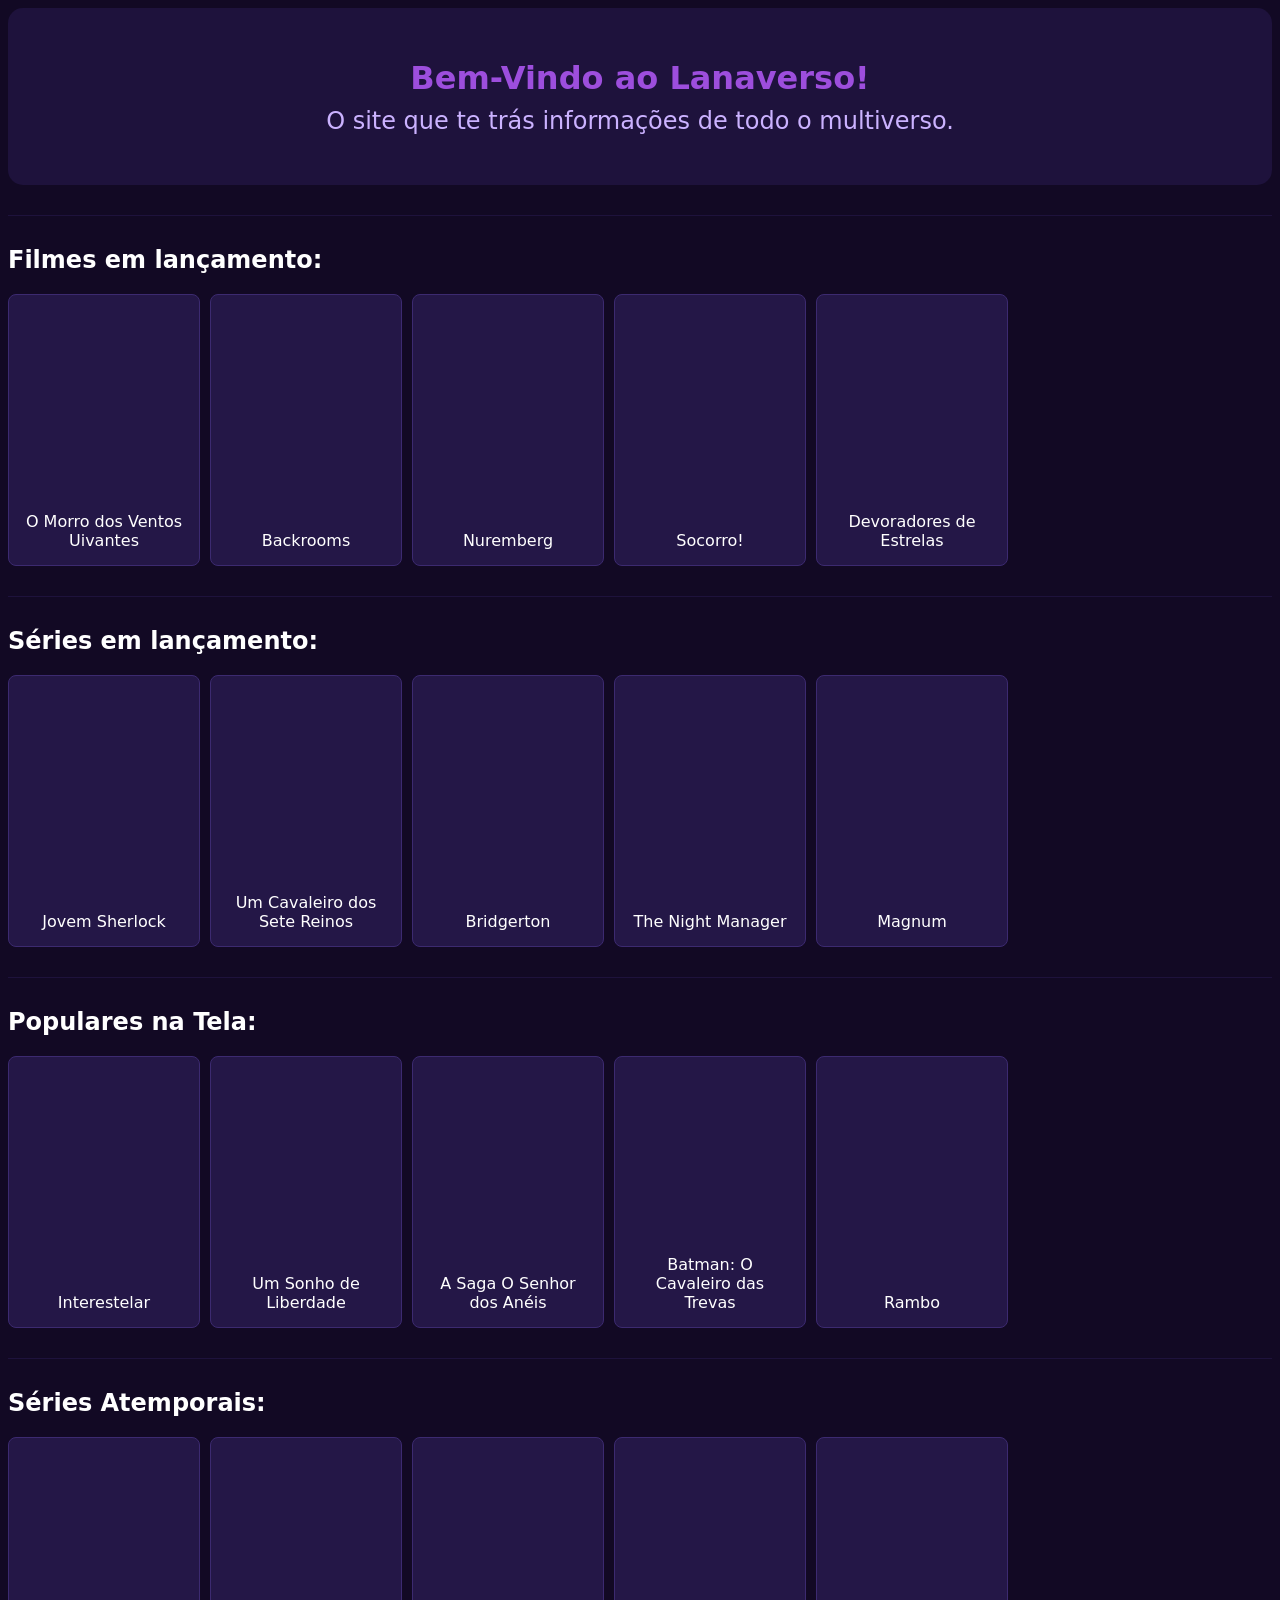
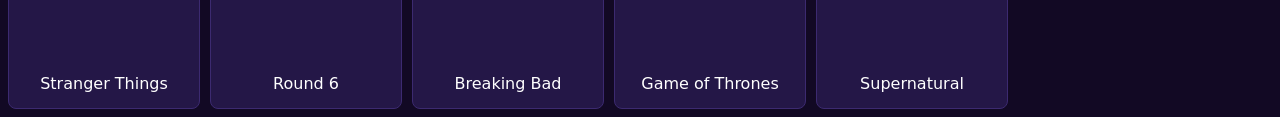
==== index.html @ fa254d27 "mudanças né" ====
<!DOCTYPE html>
<html lang="pt-br">
<head>
    <meta charset="UTF-8">
    <meta name="viewport" content="width=device-width, initial-scale=1.0">
    <link rel="stylesheet" href="style.css">
    <title>Lanaverso</title>
</head>
<body>
    <div class="site-topo"> 
        <h1>Bem-Vindo ao Lanaverso!</h1>
        <h2>O site que te trás informações de todo o multiverso.</h2>
    </div>

    <hr>

    <!-- 1. FILMES EM LANÇAMENTO -->
    <div class="lancamentos">
        <h2>Filmes em lançamento:</h2>
        <div class="container">
            <div class="card"><span>O Morro dos Ventos Uivantes</span></div>
            <div class="card"><span>Backrooms</span></div>
            <div class="card"><span>Nuremberg</span></div>
            <div class="card"><span>Socorro!</span></div>
            <div class="card"><span>Devoradores de Estrelas</span></div>
        </div>
    </div>

    <hr>

    <!-- 2. SÉRIES EM LANÇAMENTO -->
    <div class="lancamentos">
        <h2>Séries em lançamento:</h2>
        <div class="container">
            <div class="card"><span>Jovem Sherlock</span></div>
            <div class="card"><span>Um Cavaleiro dos Sete Reinos</span></div>
            <div class="card"><span>Bridgerton</span></div>
            <div class="card"><span>The Night Manager</span></div>
            <div class="card"><span>Magnum</span></div>
        </div>
    </div>

    <hr>

    <!-- 3. POPULARES NA TELA -->
    <div class="lancamentos">
        <h2>Populares na Tela:</h2>
        <div class="container">
            <div class="card"><span>Interestelar</span></div>
            <div class="card"><span>Um Sonho de Liberdade</span></div>
            <div class="card"><span>A Saga O Senhor dos Anéis</span></div>
            <div class="card"><span>Batman: O Cavaleiro das Trevas</span></div>
            <div class="card"><span>Rambo</span></div>
        </div>
    </div>

    <hr>

    <!-- 4. SÉRIES ATEMPORAIS -->
    <div class="lancamentos">
        <h2>Séries Atemporais:</h2>
        <div class="container">
            <div class="card"><span>Stranger Things</span></div>
            <div class="card"><span>Round 6</span></div>
            <div class="card"><span>Breaking Bad</span></div>
            <div class="card"><span>Game of Thrones</span></div>
            <div class="card"><span>Supernatural</span></div>
        </div>
    </div>

</body>
</html>
---- style.css ----
body {
    background-color: #120924;
    color: #ffffff;
    font-family: system-ui, sans-serif;
}

.site-topo {
    text-align: center;
    background-color: #1e123c;
    padding: 30px 10px;
    border-radius: 15px;
    
}

.site-topo h1 {
    margin-bottom: 10px;
    color: #9d4edd;
    font-weight: 800;
    
}

.site-topo h2 {
    margin-top: 0px;
    color: #cbb2ff;
    font-weight: 500;
}

hr {
    border: 0;
    height: 1px;
    background: #1e123c;
    margin: 30px 0;
}

.lancamentos {
    font-weight: 500;
}

.container {
    display: flex;
    gap: 10px;
    flex-wrap: wrap;
}

.card {
    background-color: #241747;
    width: 160px;
    height: 240px;
    border-radius: 8px;
    padding: 15px;
    display: flex;
    align-items: flex-end;
    justify-content: center;
    text-align: center;
    border: 1px solid #3c2a70;
    transition: transform 0.2s;
}

.card:hover {
    transform: scale(1.05);
    border-color: #9d4edd;
}
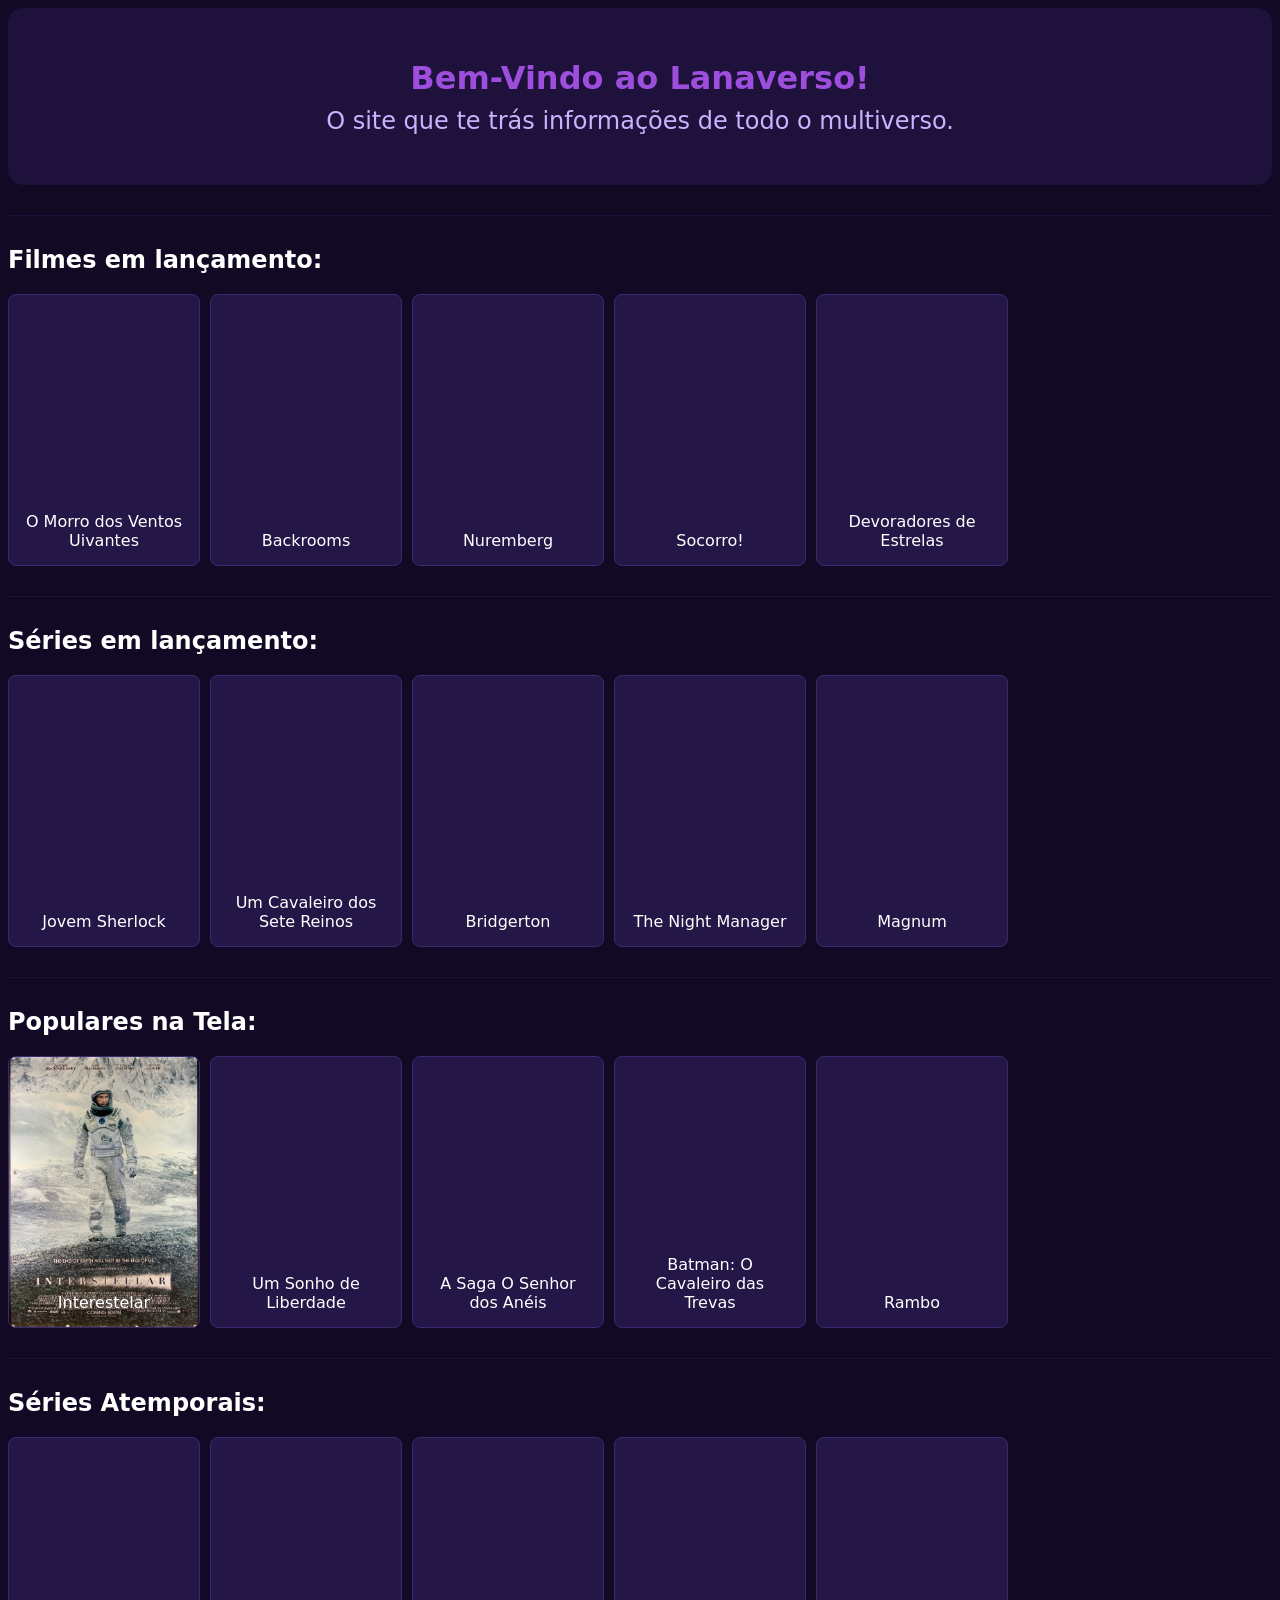
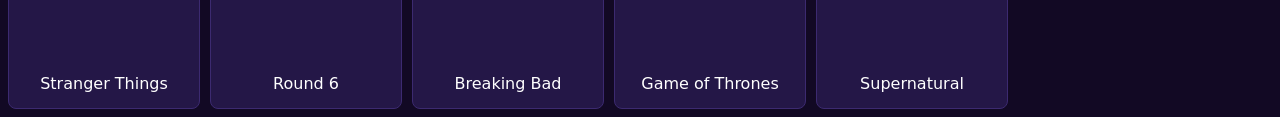
==== commit 14bac8ef: "mudanças v2" ====
--- a/index.html
+++ b/index.html
@@ -14,10 +14,9 @@
 
     <hr>
 
-    <!-- 1. FILMES EM LANÇAMENTO -->
     <div class="lancamentos">
         <h2>Filmes em lançamento:</h2>
-        <div class="container">
+        <div class="container" >
             <div class="card"><span>O Morro dos Ventos Uivantes</span></div>
             <div class="card"><span>Backrooms</span></div>
             <div class="card"><span>Nuremberg</span></div>
@@ -28,7 +27,6 @@
 
     <hr>
 
-    <!-- 2. SÉRIES EM LANÇAMENTO -->
     <div class="lancamentos">
         <h2>Séries em lançamento:</h2>
         <div class="container">
@@ -42,11 +40,10 @@
 
     <hr>
 
-    <!-- 3. POPULARES NA TELA -->
     <div class="lancamentos">
         <h2>Populares na Tela:</h2>
         <div class="container">
-            <div class="card"><span>Interestelar</span></div>
+            <div class="card" style="background-image: url(imagem/interestelar.jpg);"><span>Interestelar</span></div>
             <div class="card"><span>Um Sonho de Liberdade</span></div>
             <div class="card"><span>A Saga O Senhor dos Anéis</span></div>
             <div class="card"><span>Batman: O Cavaleiro das Trevas</span></div>
@@ -56,7 +53,6 @@
 
     <hr>
 
-    <!-- 4. SÉRIES ATEMPORAIS -->
     <div class="lancamentos">
         <h2>Séries Atemporais:</h2>
         <div class="container">
--- a/style.css
+++ b/style.css
@@ -7,9 +7,8 @@
 .site-topo {
     text-align: center;
     background-color: #1e123c;
+    border-radius: 15px;
     padding: 30px 10px;
-    border-radius: 15px;
-    
 }
 
 .site-topo h1 {
@@ -54,6 +53,9 @@
     text-align: center;
     border: 1px solid #3c2a70;
     transition: transform 0.2s;
+    background-position: center;
+    background-size: cover;
+    background-repeat: no-repeat;
 }
 
 .card:hover {
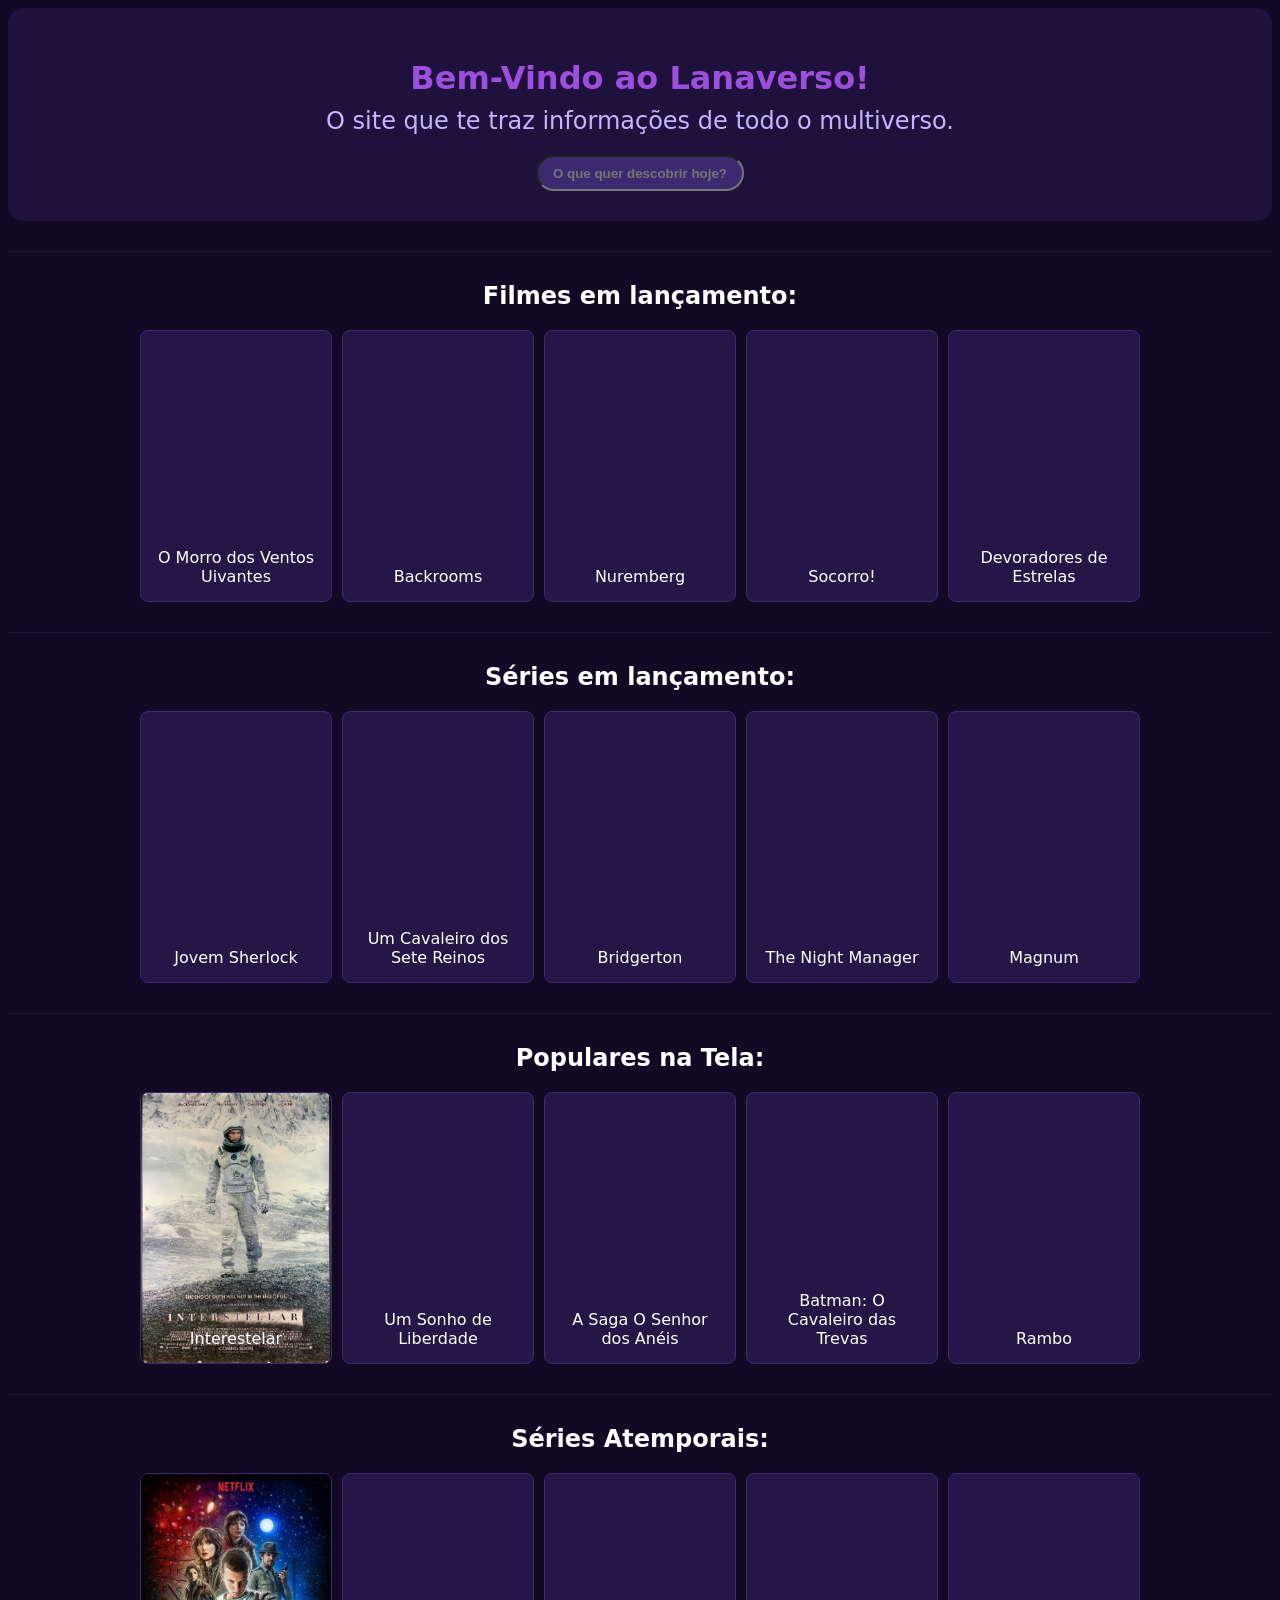
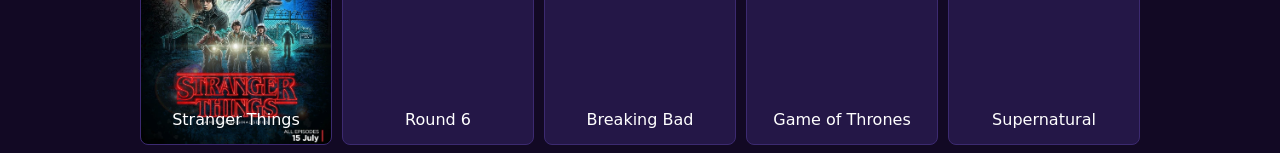
==== commit acc86b21: "mudançasssssssss" ====
--- a/index.html
+++ b/index.html
@@ -9,7 +9,8 @@
 <body>
     <div class="site-topo"> 
         <h1>Bem-Vindo ao Lanaverso!</h1>
-        <h2>O site que te trás informações de todo o multiverso.</h2>
+        <h2>O site que te traz informações de todo o multiverso.</h2>
+        <input type="text" placeholder="O que quer descobrir hoje?">
     </div>
 
     <hr>
@@ -56,7 +57,7 @@
     <div class="lancamentos">
         <h2>Séries Atemporais:</h2>
         <div class="container">
-            <div class="card"><span>Stranger Things</span></div>
+            <div class="card" style="background-image: url(imagem/st.webp);"><span>Stranger Things</span></div>
             <div class="card"><span>Round 6</span></div>
             <div class="card"><span>Breaking Bad</span></div>
             <div class="card"><span>Game of Thrones</span></div>
--- a/style.css
+++ b/style.css
@@ -15,7 +15,6 @@
     margin-bottom: 10px;
     color: #9d4edd;
     font-weight: 800;
-    
 }
 
 .site-topo h2 {
@@ -32,10 +31,12 @@
 }
 
 .lancamentos {
+    text-align: center;
     font-weight: 500;
 }
 
 .container {
+    justify-content: center;
     display: flex;
     gap: 10px;
     flex-wrap: wrap;
@@ -61,4 +62,13 @@
 .card:hover {
     transform: scale(1.05);
     border-color: #9d4edd;
+}
+
+input {
+    border-radius: 20px;
+    background-color: #3c2a70;
+    font-weight: 700;
+    width: 200px;
+    height: 30px;
+    text-align: center;
 }
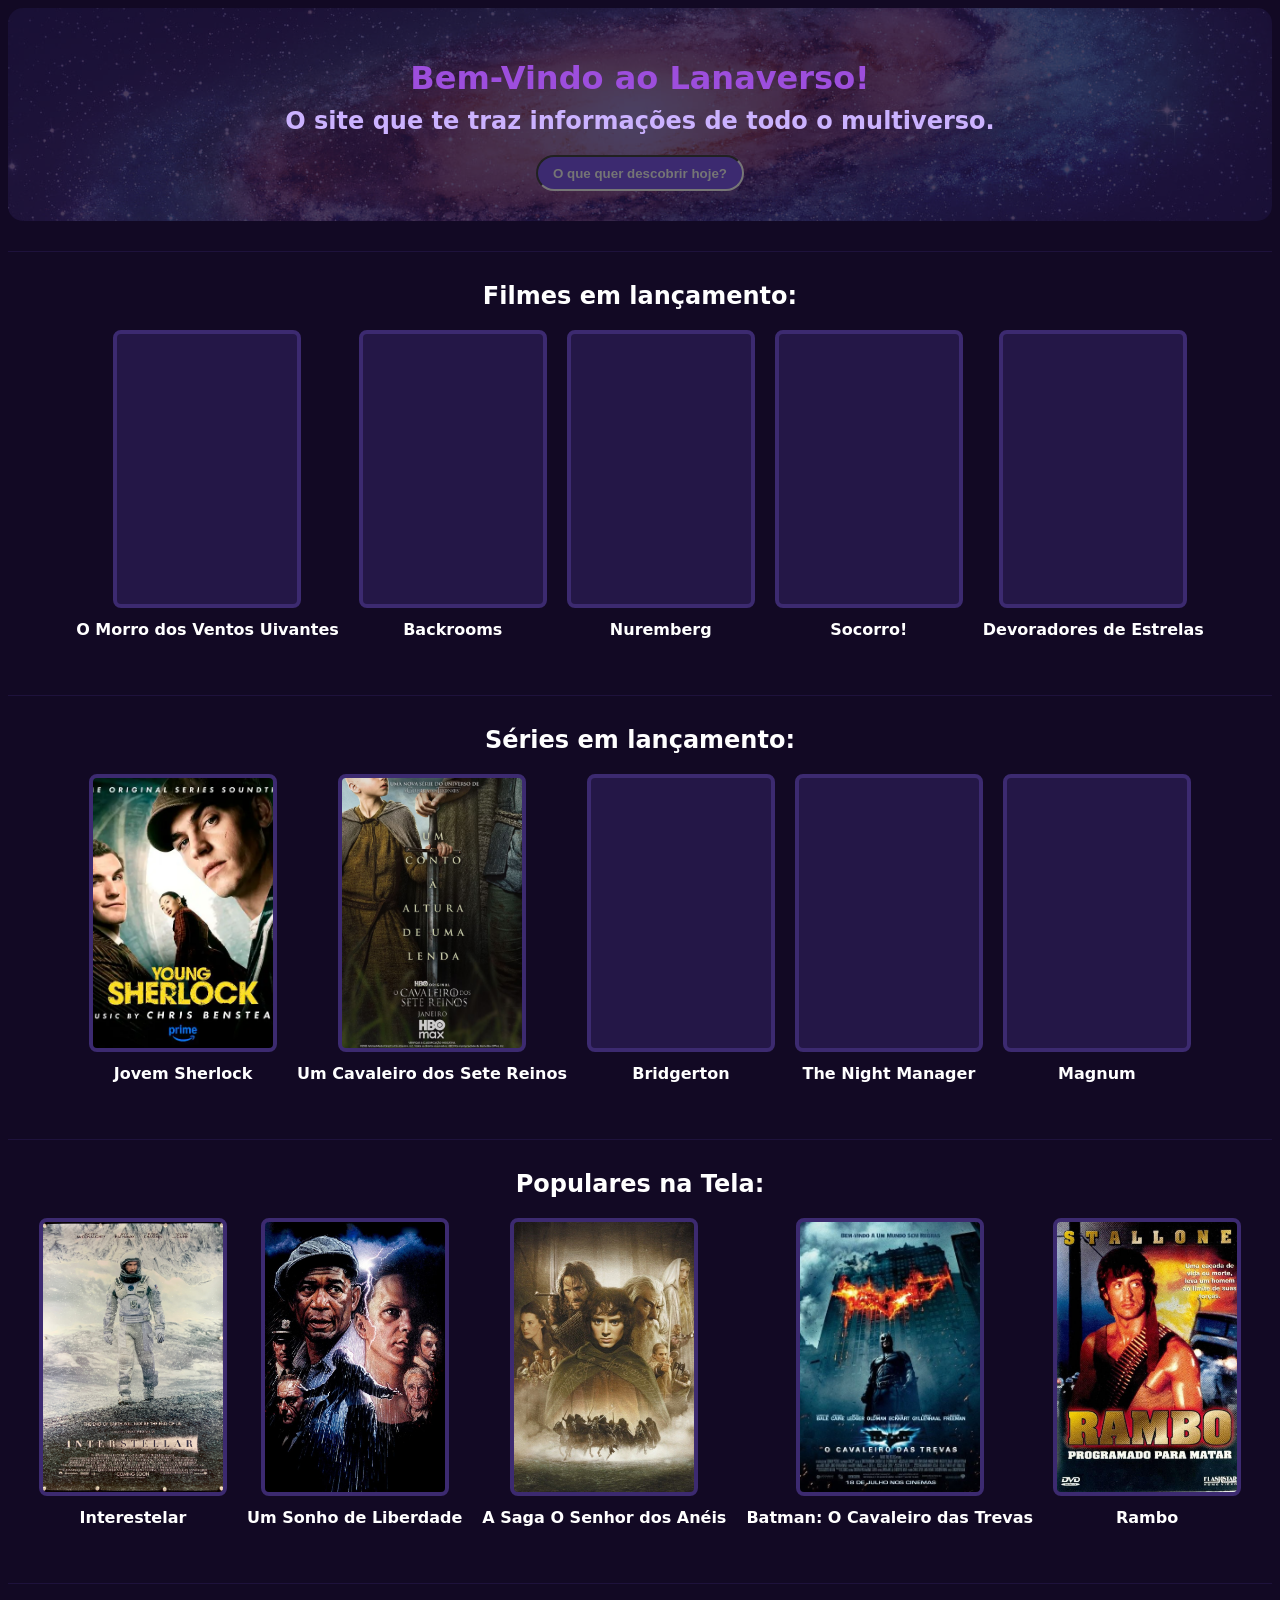
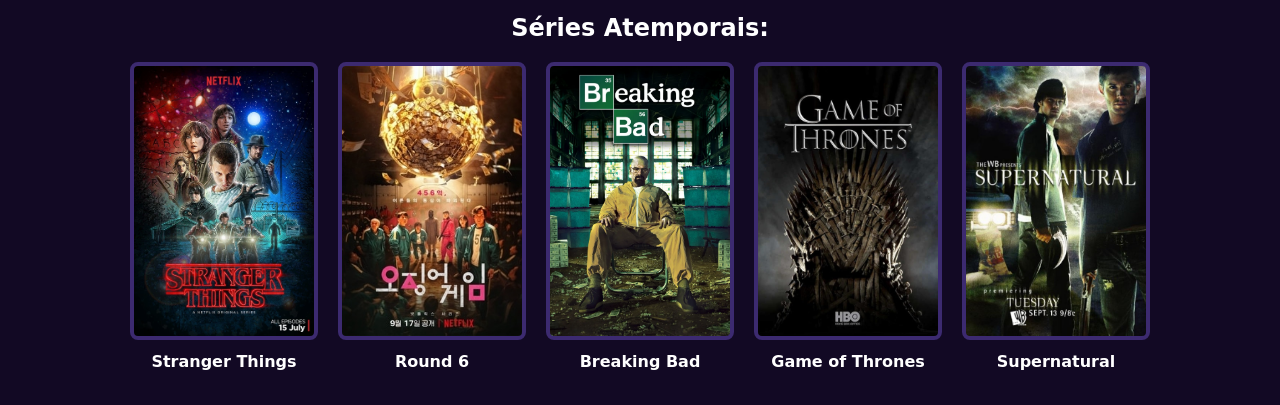
==== commit d1c9825c: "mudançaaaasssss né" ====
--- a/index.html
+++ b/index.html
@@ -17,12 +17,27 @@
 
     <div class="lancamentos">
         <h2>Filmes em lançamento:</h2>
-        <div class="container" >
-            <div class="card"><span>O Morro dos Ventos Uivantes</span></div>
-            <div class="card"><span>Backrooms</span></div>
-            <div class="card"><span>Nuremberg</span></div>
-            <div class="card"><span>Socorro!</span></div>
-            <div class="card"><span>Devoradores de Estrelas</span></div>
+        <div class="container">
+            <div class="titulo">
+                <div class="card"></div>
+                <span>O Morro dos Ventos Uivantes</span>
+            </div>
+            <div class="titulo">
+                <div class="card"></div>
+                <span>Backrooms</span>
+            </div>
+            <div class="titulo">
+                <div class="card"></div>
+                <span>Nuremberg</span>
+            </div>
+            <div class="titulo">
+                <div class="card"></div>
+                <span>Socorro!</span>
+            </div>
+            <div class="titulo">
+                <div class="card"></div>
+                <span>Devoradores de Estrelas</span>
+            </div>
         </div>
     </div>
 
@@ -31,11 +46,26 @@
     <div class="lancamentos">
         <h2>Séries em lançamento:</h2>
         <div class="container">
-            <div class="card"><span>Jovem Sherlock</span></div>
-            <div class="card"><span>Um Cavaleiro dos Sete Reinos</span></div>
-            <div class="card"><span>Bridgerton</span></div>
-            <div class="card"><span>The Night Manager</span></div>
-            <div class="card"><span>Magnum</span></div>
+            <div class="titulo">
+                <div class="card" style="background-image: url(imagem/jovem_Sherlock.webp);"></div>
+                <span>Jovem Sherlock</span>
+            </div>
+            <div class="titulo">
+                <div class="card" style="background-image: url(imagem/cavaleiro.avif);"></div>
+                <span>Um Cavaleiro dos Sete Reinos</span>
+            </div>
+            <div class="titulo">
+                <div class="card"></div>
+                <span>Bridgerton</span>
+            </div>
+            <div class="titulo">
+                <div class="card"></div>
+                <span>The Night Manager</span>
+            </div>
+            <div class="titulo">
+                <div class="card"></div>
+                <span>Magnum</span>
+            </div>
         </div>
     </div>
 
@@ -44,11 +74,26 @@
     <div class="lancamentos">
         <h2>Populares na Tela:</h2>
         <div class="container">
-            <div class="card" style="background-image: url(imagem/interestelar.jpg);"><span>Interestelar</span></div>
-            <div class="card"><span>Um Sonho de Liberdade</span></div>
-            <div class="card"><span>A Saga O Senhor dos Anéis</span></div>
-            <div class="card"><span>Batman: O Cavaleiro das Trevas</span></div>
-            <div class="card"><span>Rambo</span></div>
+            <div class="titulo">
+                <div class="card" style="background-image: url(imagem/interestelar.jpg);"></div>
+                <span>Interestelar</span>
+            </div>
+            <div class="titulo">
+                <div class="card" style="background-image: url(imagem/liber.jpg);"></div>
+                <span>Um Sonho de Liberdade</span>
+            </div>
+            <div class="titulo">
+                <div class="card" style="background-image: url(imagem/senhor_dos_aneis.jpg);"></div>
+                <span>A Saga O Senhor dos Anéis</span>
+            </div>
+            <div class="titulo">
+                <div class="card" style="background-image: url(imagem/batman.jpg);"></div>
+                <span>Batman: O Cavaleiro das Trevas</span>
+            </div>
+            <div class="titulo">
+                <div class="card" style="background-image: url(imagem/rambo.jpg);"></div>
+                <span>Rambo</span>
+            </div>
         </div>
     </div>
 
@@ -57,13 +102,29 @@
     <div class="lancamentos">
         <h2>Séries Atemporais:</h2>
         <div class="container">
-            <div class="card" style="background-image: url(imagem/st.webp);"><span>Stranger Things</span></div>
-            <div class="card"><span>Round 6</span></div>
-            <div class="card"><span>Breaking Bad</span></div>
-            <div class="card"><span>Game of Thrones</span></div>
-            <div class="card"><span>Supernatural</span></div>
+            <div class="titulo">
+                <div class="card" style="background-image: url(imagem/st.webp);"></div>
+                <span>Stranger Things</span>
+            </div>
+            <div class="titulo">
+                <div class="card" style="background-image: url(imagem/squid\ game.jpg);"></div>
+                <span>Round 6</span>
+            </div>
+            <div class="titulo">
+                <div class="card" style="background-image: url(imagem/breaking_bad.jpeg);"></div>
+                <span>Breaking Bad</span>
+            </div>
+            <div class="titulo">
+                <div class="card" style="background-image: url(imagem/game_of_thrones.jpg);"></div>
+                <span>Game of Thrones</span>
+            </div>
+            <div class="titulo">
+                <div class="card" style="background-image: url(imagem/sobrenatural.jpg);"></div>
+                <span>Supernatural</span>
+            </div>
         </div>
     </div>
 
 </body>
-</html>
+
+</html>
--- a/style.css
+++ b/style.css
@@ -9,6 +9,21 @@
     background-color: #1e123c;
     border-radius: 15px;
     padding: 30px 10px;
+    position: relative; 
+    overflow: hidden;
+    z-index: 1;
+}
+
+.site-topo::before {
+    content: "";
+    position: absolute;
+    background-image: url(imagem/galáxia.jpg);
+    background-position: center;
+    background-size: cover;
+    background-repeat: no-repeat;
+    z-index: -1;
+    top: 0; left: 0; right: 0; bottom: 0;
+    opacity: 0.2;
 }
 
 .site-topo h1 {
@@ -20,7 +35,7 @@
 .site-topo h2 {
     margin-top: 0px;
     color: #cbb2ff;
-    font-weight: 500;
+    font-weight: 700;
 }
 
 hr {
@@ -32,31 +47,27 @@
 
 .lancamentos {
     text-align: center;
-    font-weight: 500;
+    font-weight: 700;
 }
 
 .container {
     justify-content: center;
     display: flex;
-    gap: 10px;
+    gap: 20px;
     flex-wrap: wrap;
 }
 
 .card {
     background-color: #241747;
-    width: 160px;
-    height: 240px;
+    width: 180px;
+    height: 270px;
     border-radius: 8px;
-    padding: 15px;
-    display: flex;
-    align-items: flex-end;
-    justify-content: center;
-    text-align: center;
-    border: 1px solid #3c2a70;
+    border: 4px solid #3c2a70;
     transition: transform 0.2s;
     background-position: center;
     background-size: cover;
     background-repeat: no-repeat;
+    flex-shrink: 0;
 }
 
 .card:hover {
@@ -71,4 +82,13 @@
     width: 200px;
     height: 30px;
     text-align: center;
+}
+
+.titulo {
+    display: flex;
+    flex-direction: column;
+    align-items: center;
+    gap: 12px;
+    margin-bottom: 25px;
+    min-height: 310px;
 }
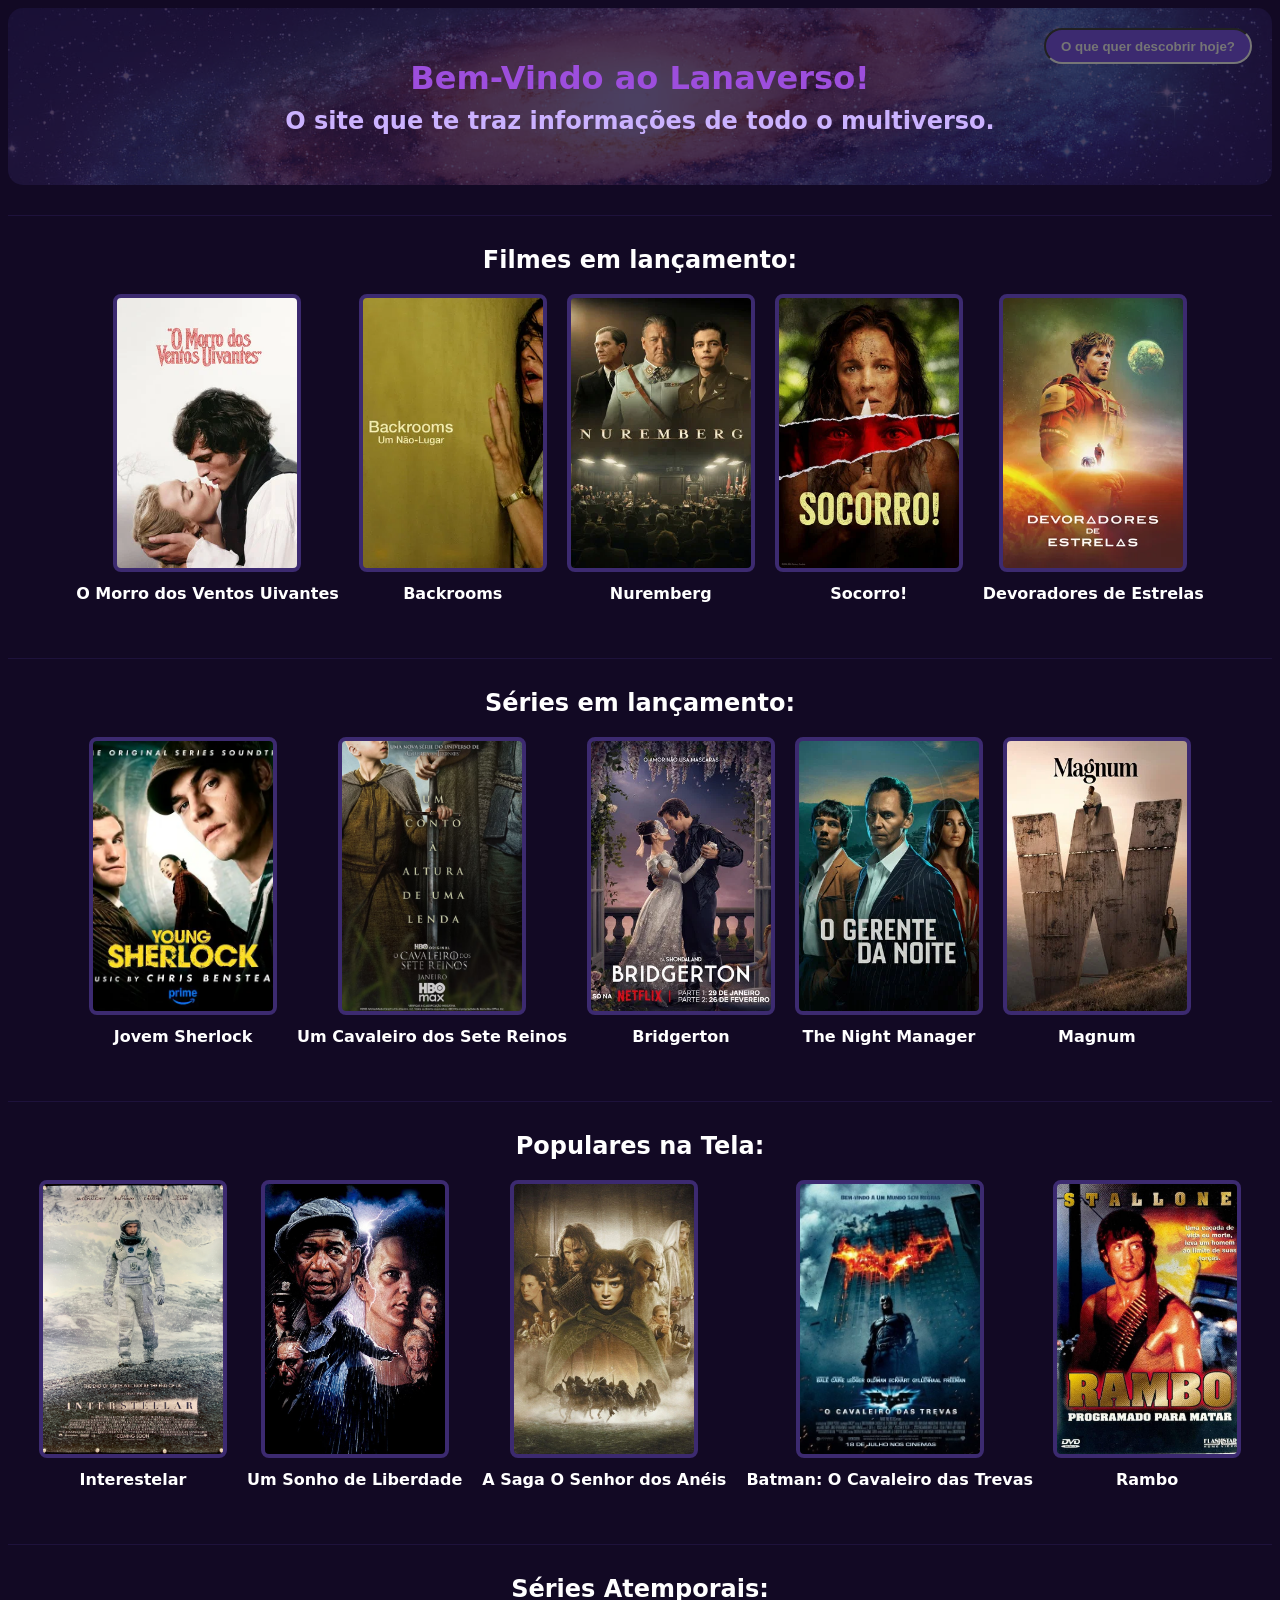
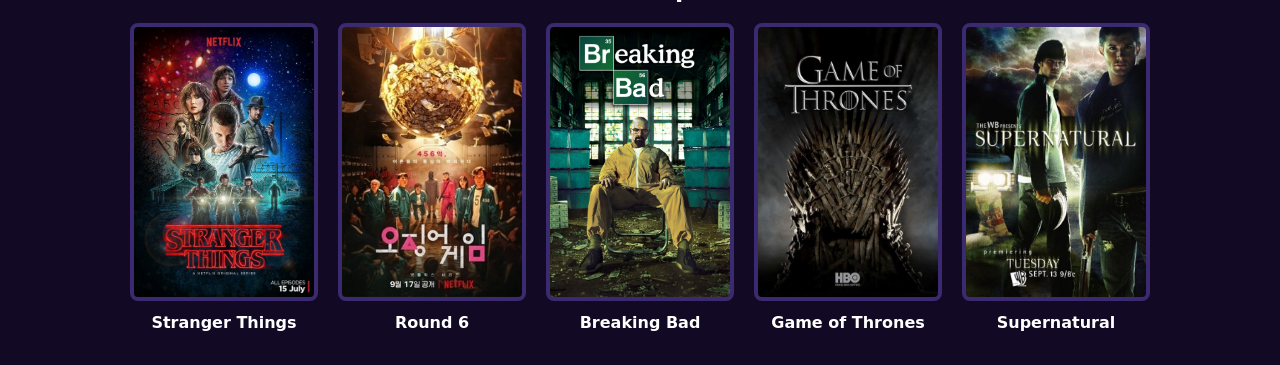
==== commit a78bb96a: "mudançasssssssss ai" ====
--- a/index.html
+++ b/index.html
@@ -19,23 +19,23 @@
         <h2>Filmes em lançamento:</h2>
         <div class="container">
             <div class="titulo">
-                <div class="card"></div>
+                <a href="filmes.html" class="card" style="background-image: url(imagem/ventos.webp);"></a>
                 <span>O Morro dos Ventos Uivantes</span>
             </div>
             <div class="titulo">
-                <div class="card"></div>
+                <a href="filmes.html" class="card" style="background-image: url(imagem/backrooms.webp);"></a>
                 <span>Backrooms</span>
             </div>
             <div class="titulo">
-                <div class="card"></div>
+                <a href="filmes.html" class="card" style="background-image: url(imagem/nuremberg.webp);"></a>
                 <span>Nuremberg</span>
             </div>
             <div class="titulo">
-                <div class="card"></div>
+                <a href="filmes.html" class="card" style="background-image: url(imagem/socorro!.webp);"></a>
                 <span>Socorro!</span>
             </div>
             <div class="titulo">
-                <div class="card"></div>
+                <a href="filmes.html" class="card"  style="background-image: url(imagem/estrelas.webp);"></a>
                 <span>Devoradores de Estrelas</span>
             </div>
         </div>
@@ -47,23 +47,23 @@
         <h2>Séries em lançamento:</h2>
         <div class="container">
             <div class="titulo">
-                <div class="card" style="background-image: url(imagem/jovem_Sherlock.webp);"></div>
+                <a href="series.html" class="card" style="background-image: url(imagem/jovem_Sherlock.webp);"></a>
                 <span>Jovem Sherlock</span>
             </div>
             <div class="titulo">
-                <div class="card" style="background-image: url(imagem/cavaleiro.avif);"></div>
+                <a href="series.html" class="card" style="background-image: url(imagem/cavaleiro.avif);"></a>
                 <span>Um Cavaleiro dos Sete Reinos</span>
             </div>
             <div class="titulo">
-                <div class="card"></div>
+                <a href="series.html" class="card" style="background-image: url(imagem/bridgerton.webp);"></a>
                 <span>Bridgerton</span>
             </div>
             <div class="titulo">
-                <div class="card"></div>
+                <a href="series.html" class="card" style="background-image: url(imagem/the_night_maneger.webp);"></a>
                 <span>The Night Manager</span>
             </div>
             <div class="titulo">
-                <div class="card"></div>
+                <a href="series.html" class="card" style="background-image: url(imagem/magnum.webp);"></a>
                 <span>Magnum</span>
             </div>
         </div>
@@ -75,23 +75,23 @@
         <h2>Populares na Tela:</h2>
         <div class="container">
             <div class="titulo">
-                <div class="card" style="background-image: url(imagem/interestelar.jpg);"></div>
+                <a href="filmes.html" class="card" style="background-image: url(imagem/interestelar.jpg);"></a>
                 <span>Interestelar</span>
             </div>
             <div class="titulo">
-                <div class="card" style="background-image: url(imagem/liber.jpg);"></div>
+                <a href="filmes.html" class="card" style="background-image: url(imagem/liber.jpg);"></a>
                 <span>Um Sonho de Liberdade</span>
             </div>
             <div class="titulo">
-                <div class="card" style="background-image: url(imagem/senhor_dos_aneis.jpg);"></div>
+                <a href="filmes.html" class="card" style="background-image: url(imagem/senhor_dos_aneis.jpg);"></a>
                 <span>A Saga O Senhor dos Anéis</span>
             </div>
             <div class="titulo">
-                <div class="card" style="background-image: url(imagem/batman.jpg);"></div>
+                <a href="filmes.html" class="card" style="background-image: url(imagem/batman.jpg);"></a>
                 <span>Batman: O Cavaleiro das Trevas</span>
             </div>
             <div class="titulo">
-                <div class="card" style="background-image: url(imagem/rambo.jpg);"></div>
+                <a href="filmes.html" class="card" style="background-image: url(imagem/rambo.jpg);"></a>
                 <span>Rambo</span>
             </div>
         </div>
@@ -103,23 +103,23 @@
         <h2>Séries Atemporais:</h2>
         <div class="container">
             <div class="titulo">
-                <div class="card" style="background-image: url(imagem/st.webp);"></div>
+                <a href="series.html" class="card" style="background-image: url(imagem/st.webp);"></a>
                 <span>Stranger Things</span>
             </div>
             <div class="titulo">
-                <div class="card" style="background-image: url(imagem/squid\ game.jpg);"></div>
+                <a href="series.html" class="card" style="background-image: url(imagem/squid\ game.jpg);"></a>
                 <span>Round 6</span>
             </div>
             <div class="titulo">
-                <div class="card" style="background-image: url(imagem/breaking_bad.jpeg);"></div>
+                <a href="series.html" class="card" style="background-image: url(imagem/breaking_bad.jpeg);"></a>
                 <span>Breaking Bad</span>
             </div>
             <div class="titulo">
-                <div class="card" style="background-image: url(imagem/game_of_thrones.jpg);"></div>
+                <a href="series.html" class="card" style="background-image: url(imagem/game_of_thrones.jpg);"></a>
                 <span>Game of Thrones</span>
             </div>
             <div class="titulo">
-                <div class="card" style="background-image: url(imagem/sobrenatural.jpg);"></div>
+                <a href="series.html" class="card" style="background-image: url(imagem/sobrenatural.jpg);"></a>
                 <span>Supernatural</span>
             </div>
         </div>
@@ -127,4 +127,4 @@
 
 </body>
 
-</html>+</html>
--- a/style.css
+++ b/style.css
@@ -47,7 +47,6 @@
 
 .lancamentos {
     text-align: center;
-    font-weight: 700;
 }
 
 .container {
@@ -67,7 +66,6 @@
     background-position: center;
     background-size: cover;
     background-repeat: no-repeat;
-    flex-shrink: 0;
 }
 
 .card:hover {
@@ -82,6 +80,10 @@
     width: 200px;
     height: 30px;
     text-align: center;
+    position: absolute;
+    color: #ffffff;
+    top: 20px;
+    right: 20px;
 }
 
 .titulo {
@@ -90,5 +92,5 @@
     align-items: center;
     gap: 12px;
     margin-bottom: 25px;
-    min-height: 310px;
+    font-weight: 700;
 }
